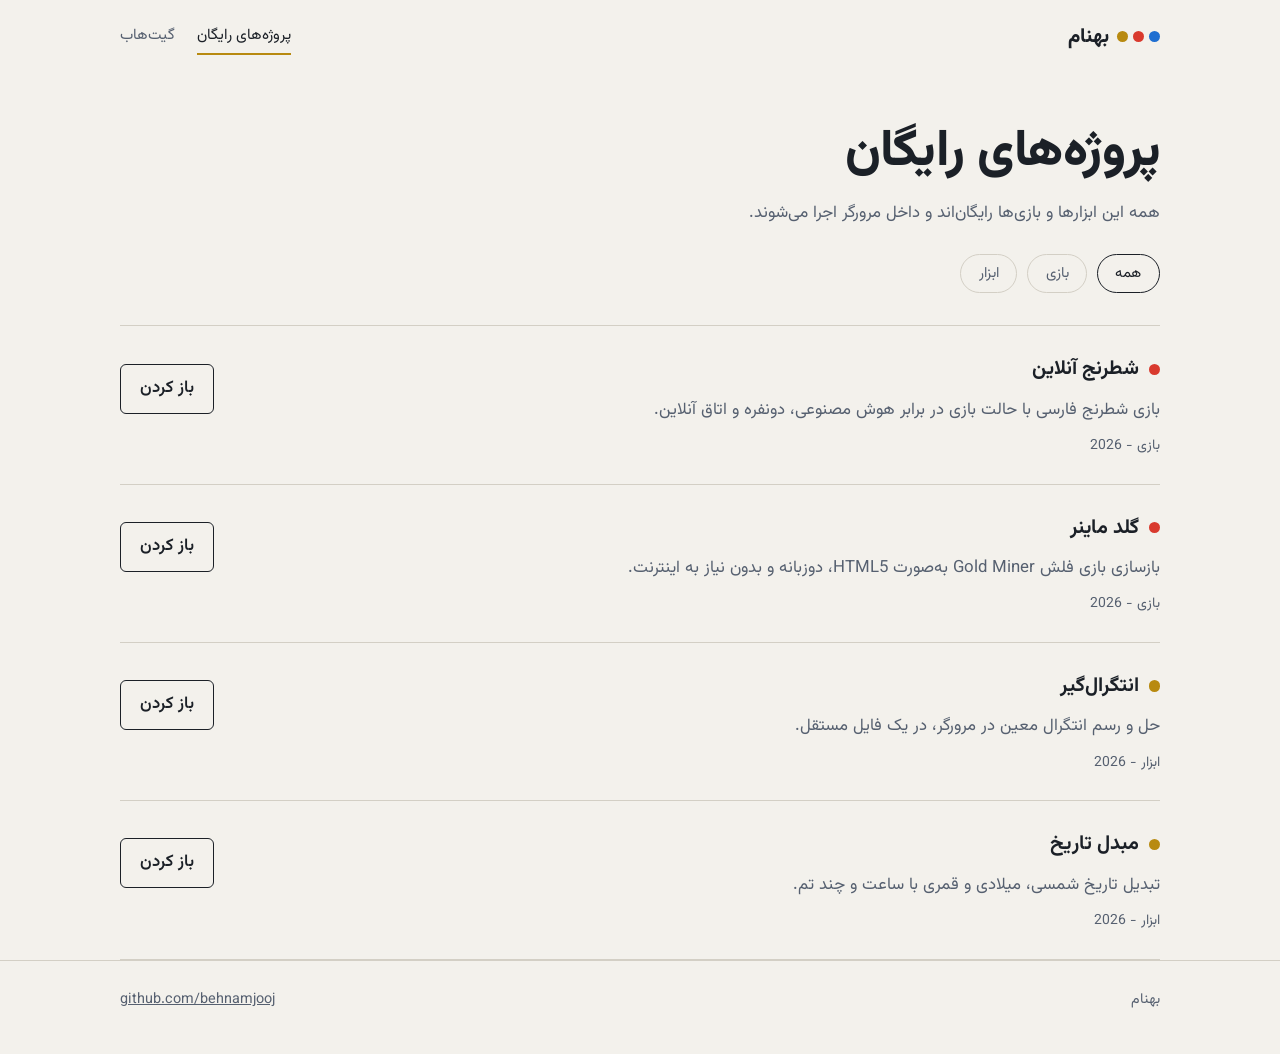
==== projects.html @ 6b800112 "Add files via upload" ====
<!doctype html>
<html lang="fa" dir="rtl">
<head>
<meta charset="utf-8">
<meta name="viewport" content="width=device-width, initial-scale=1">
<title>پروژه‌های رایگان | بهنام</title>
<link rel="preconnect" href="https://fonts.googleapis.com">
<link rel="preconnect" href="https://fonts.gstatic.com" crossorigin>
<link href="https://fonts.googleapis.com/css2?family=Vazirmatn:wght@400;600;800&display=swap" rel="stylesheet">
<link rel="stylesheet" href="style.css">
</head>
<body>
<header><div class="wrap">
  <a class="brand" href="./"><i></i>بهنام</a>
  <nav><a href="projects.html" aria-current="page">پروژه‌های رایگان</a><a href="https://github.com/behnamjooj">گیت‌هاب</a></nav>
</div></header>

<main class="wrap" style="padding-top:3rem;min-height:60vh">
  <h1 style="font-size:clamp(2rem,5vw,3.2rem)">پروژه‌های رایگان</h1>
  <p style="color:var(--mute);margin-top:.8rem">همه این ابزارها و بازی‌ها رایگان‌اند و داخل مرورگر اجرا می‌شوند.</p>
  <div class="filters" id="filters" role="group" aria-label="فیلتر نوع پروژه"></div>
  <div id="list" aria-live="polite"></div>
</main>

<footer><div class="wrap"><span>بهنام</span><a href="https://github.com/behnamjooj">github.com/behnamjooj</a></div></footer>

<script>
const COLORS={"بازی":"var(--a)","ابزار":"var(--b)","آموزشی":"var(--c)"};
const list=document.getElementById('list'),fl=document.getElementById('filters');
let all=[],cur='همه';
function el(tag,txt,cls){const e=document.createElement(tag);if(txt)e.textContent=txt;if(cls)e.className=cls;return e}
function render(){
  list.replaceChildren();
  const items=all.filter(p=>cur==='همه'||p.type===cur);
  if(!items.length){list.append(el('p','هنوز پروژه‌ای در این دسته نیست.','empty'));return}
  items.forEach(p=>{
    const d=el('article',null,'item');d.style.setProperty('--p',COLORS[p.type]||'var(--mute)');
    d.append(el('h3',p.title),el('p',p.desc),el('small',p.type+' - '+p.year));
    const a=el('a','باز کردن','btn');a.href=p.url;d.append(a);list.append(d);
  });
}
function chips(){
  fl.replaceChildren();
  ['همه',...new Set(all.map(p=>p.type))].forEach(t=>{
    const b=el('button',t);b.setAttribute('aria-pressed',t===cur);
    b.onclick=()=>{cur=t;chips();render()};fl.append(b);
  });
}
fetch('projects.json').then(r=>r.json()).then(j=>{all=j;chips();render()})
 .catch(()=>list.append(el('p','لیست پروژه‌ها بارگذاری نشد. صفحه را از طریق سرور (مثل GitHub Pages) باز کن، نه مستقیم از فایل.','empty')));
</script>
</body>
</html>
---- style.css ----
:root{--bg:#161a20;--bg2:#1d222a;--ink:#ece8df;--mute:#9aa3b0;--line:#2c333d;--a:#ff5a4d;--b:#f2c14e;--c:#4da3ff;--r:6px}
@media (prefers-color-scheme:light){:root{--bg:#f3f1ec;--bg2:#e9e6df;--ink:#1b2027;--mute:#566070;--line:#d3cfc5;--a:#d93a2e;--b:#b88a10;--c:#1f6fd1}}
*{box-sizing:border-box;margin:0}
html{scroll-behavior:smooth}
body{background:var(--bg);color:var(--ink);font:400 1.05rem/1.9 "Vazirmatn",Tahoma,system-ui,sans-serif;-webkit-font-smoothing:antialiased}
a{color:inherit}
:focus-visible{outline:2px solid var(--c);outline-offset:3px;border-radius:3px}
.wrap{max-width:1080px;margin:0 auto;padding:0 1.25rem}
header .wrap{display:flex;justify-content:space-between;align-items:center;padding-block:1.1rem}
.brand{font-weight:800;font-size:1.25rem;text-decoration:none;display:flex;gap:.5rem;align-items:center}
.brand i{width:.7rem;height:.7rem;border-radius:50%;background:var(--a);box-shadow:-1rem 0 0 var(--b),1rem 0 0 var(--c);margin-inline:1rem}
nav{display:flex;gap:1.4rem;font-size:.95rem}
nav a{text-decoration:none;color:var(--mute);padding-block:.2rem;border-bottom:2px solid transparent}
nav a:hover,nav a[aria-current]{color:var(--ink);border-color:var(--b)}
.hero{padding:clamp(2rem,7vw,5rem) 0 2rem}
h1{font-weight:800;font-size:clamp(2.2rem,6.5vw,4.6rem);line-height:1.25;max-width:14ch;letter-spacing:-.01em}
.hero p{color:var(--mute);max-width:46ch;margin-top:1.2rem}
.btns{display:flex;gap:.8rem;flex-wrap:wrap;margin-top:1.8rem}
.btn{display:inline-block;padding:.65rem 1.4rem;border-radius:var(--r);text-decoration:none;font-weight:600;border:1.5px solid var(--ink)}
.btn.main{background:var(--ink);color:var(--bg)}
.btn:hover{background:var(--b);border-color:var(--b);color:#161a20}
figure{margin-top:2.5rem}
#scope{display:block;width:100%;height:clamp(240px,42vh,400px);background:var(--bg2);border:1px solid var(--line);border-radius:var(--r);touch-action:pan-y;cursor:crosshair}
figcaption{color:var(--mute);font-size:.88rem;margin-top:.6rem}
section.block{padding:4rem 0 1rem}
h2{font-size:1.7rem;font-weight:800;margin-bottom:1.5rem}
.rows>div{display:grid;grid-template-columns:minmax(9rem,1fr) 3fr;gap:1rem 2rem;padding:1.3rem 0;border-top:1px solid var(--line)}
.rows>div:last-child{border-bottom:1px solid var(--line)}
.rows dt{font-weight:700;display:flex;gap:.6rem;align-items:baseline}
.rows dt:before{content:"";width:.6rem;height:.6rem;border-radius:50%;background:var(--p);flex:none}
.rows dd{color:var(--mute)}
.cta{margin:4rem 0 3rem;padding:2.2rem;background:var(--bg2);border-radius:var(--r);display:flex;justify-content:space-between;align-items:center;gap:1.5rem;flex-wrap:wrap;border-inline-start:6px solid var(--b)}
.cta h2{margin:0}
footer{border-top:1px solid var(--line);padding:1.6rem 0 2.5rem;color:var(--mute);font-size:.9rem}
footer .wrap{display:flex;justify-content:space-between;flex-wrap:wrap;gap:1rem}
/* projects */
.filters{display:flex;gap:.6rem;flex-wrap:wrap;margin:1.5rem 0 2rem}
.filters button{font:inherit;font-size:.92rem;background:none;color:var(--mute);border:1.5px solid var(--line);border-radius:99px;padding:.3rem 1.1rem;cursor:pointer}
.filters button[aria-pressed=true]{color:var(--ink);border-color:var(--ink)}
.item{display:grid;grid-template-columns:1fr auto;gap:.4rem 2rem;padding:1.5rem 0;border-top:1px solid var(--line);align-items:start}
.item:last-child{border-bottom:1px solid var(--line)}
.item h3{font-size:1.25rem;display:flex;gap:.6rem;align-items:center}
.item h3:before{content:"";width:.7rem;height:.7rem;border-radius:50%;background:var(--p);flex:none}
.item p{color:var(--mute);grid-column:1;max-width:60ch}
.item small{color:var(--mute);grid-column:1}
.item .btn{grid-column:2;grid-row:1/3;align-self:center;padding:.5rem 1.2rem}
.empty{color:var(--mute);padding:2rem 0}
@media (max-width:640px){.rows>div{grid-template-columns:1fr}.item{grid-template-columns:1fr}.item .btn{grid-column:1;grid-row:auto;justify-self:start;margin-top:.5rem}}
@media (prefers-reduced-motion:reduce){html{scroll-behavior:auto}}
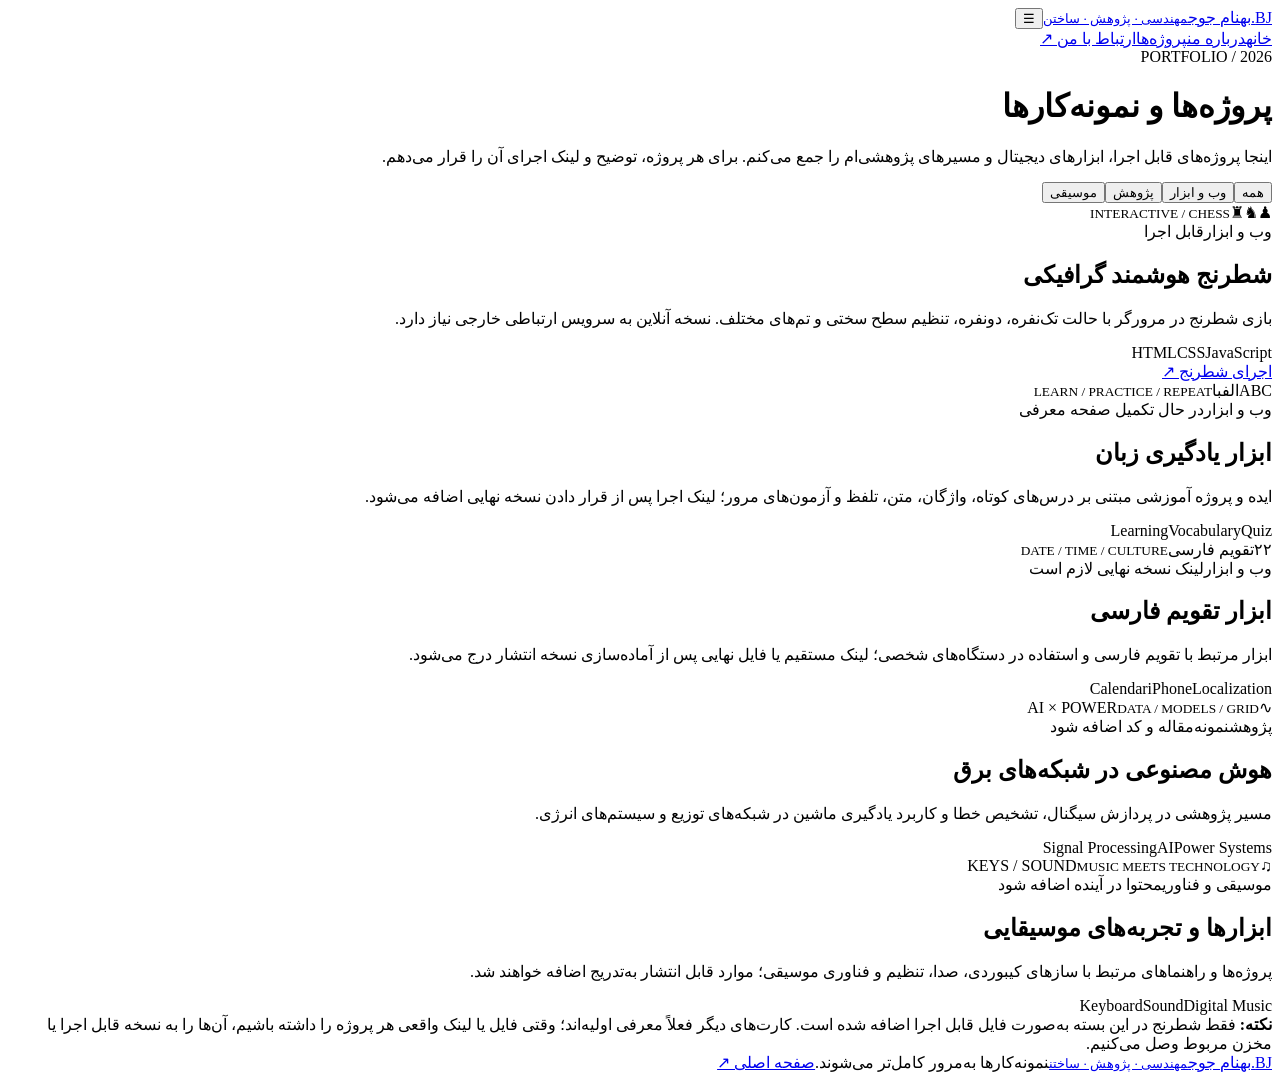
==== commit 821f3eae: "Add files via upload" ====
--- a/projects.html
+++ b/projects.html
@@ -1,53 +1,21 @@
 <!doctype html>
 <html lang="fa" dir="rtl">
 <head>
-<meta charset="utf-8">
-<meta name="viewport" content="width=device-width, initial-scale=1">
-<title>پروژه‌های رایگان | بهنام</title>
-<link rel="preconnect" href="https://fonts.googleapis.com">
-<link rel="preconnect" href="https://fonts.gstatic.com" crossorigin>
-<link href="https://fonts.googleapis.com/css2?family=Vazirmatn:wght@400;600;800&display=swap" rel="stylesheet">
-<link rel="stylesheet" href="style.css">
+  <meta charset="utf-8"><meta name="viewport" content="width=device-width, initial-scale=1"><meta name="theme-color" content="#080b12">
+  <meta name="description" content="نمونه‌کارها و پروژه‌های بهنام جوج در ابزارهای تحت وب، بازی‌های مرورگری و مهندسی برق.">
+  <title>پروژه‌ها | بهنام جوج</title><link rel="icon" href="assets/favicon.svg" type="image/svg+xml"><link rel="stylesheet" href="assets/css/style.css"><script src="assets/js/main.js" defer></script>
 </head>
-<body>
-<header><div class="wrap">
-  <a class="brand" href="./"><i></i>بهنام</a>
-  <nav><a href="projects.html" aria-current="page">پروژه‌های رایگان</a><a href="https://github.com/behnamjooj">گیت‌هاب</a></nav>
-</div></header>
-
-<main class="wrap" style="padding-top:3rem;min-height:60vh">
-  <h1 style="font-size:clamp(2rem,5vw,3.2rem)">پروژه‌های رایگان</h1>
-  <p style="color:var(--mute);margin-top:.8rem">همه این ابزارها و بازی‌ها رایگان‌اند و داخل مرورگر اجرا می‌شوند.</p>
-  <div class="filters" id="filters" role="group" aria-label="فیلتر نوع پروژه"></div>
-  <div id="list" aria-live="polite"></div>
+<body><div class="ambient ambient-a" aria-hidden="true"></div><div class="ambient ambient-b" aria-hidden="true"></div>
+<header class="site-header"><a class="brand" href="index.html"><span class="brand-mark">BJ<span>.</span></span><span class="brand-name">بهنام جوج<small>مهندسی · پژوهش · ساختن</small></span></a><button class="menu-toggle" aria-label="باز کردن منو" aria-expanded="false">☰</button><nav class="main-nav"><a href="index.html#home">خانه</a><a href="index.html#about">درباره من</a><a class="active" href="projects.html">پروژه‌ها</a><a href="index.html#contact" class="nav-cta">ارتباط با من ↗</a></nav></header>
+<main class="section-wrap projects-page"><div class="section-kicker">PORTFOLIO / 2026</div><h1>پروژه‌ها و <span class="gradient-text">نمونه‌کارها</span></h1><p class="projects-intro">اینجا پروژه‌های قابل اجرا، ابزارهای دیجیتال و مسیرهای پژوهشی‌ام را جمع می‌کنم. برای هر پروژه، توضیح و لینک اجرای آن را قرار می‌دهم.</p>
+<div class="filter-row" role="group" aria-label="فیلتر پروژه‌ها"><button class="filter-button active" data-filter="all">همه</button><button class="filter-button" data-filter="web">وب و ابزار</button><button class="filter-button" data-filter="research">پژوهش</button><button class="filter-button" data-filter="music">موسیقی</button></div>
+<div class="projects-grid">
+<article class="project-card" data-category="web"><div class="project-art art-chess"><span>♟</span><span>♞</span><span>♜</span><small>INTERACTIVE / CHESS</small></div><div class="project-card-body"><div class="project-meta"><span>وب و ابزار</span><span class="available">قابل اجرا</span></div><h2>شطرنج هوشمند گرافیکی</h2><p>بازی شطرنج در مرورگر با حالت تک‌نفره، دونفره، تنظیم سطح سختی و تم‌های مختلف. نسخه آنلاین به سرویس ارتباطی خارجی نیاز دارد.</p><div class="tag-row"><span>HTML</span><span>CSS</span><span>JavaScript</span></div><a class="text-link" href="projects/chess-online/">اجرای شطرنج <span>↗</span></a></div></article>
+<article class="project-card" data-category="web"><div class="project-art art-language"><span>ABC</span><span>الفبا</span><small>LEARN / PRACTICE / REPEAT</small></div><div class="project-card-body"><div class="project-meta"><span>وب و ابزار</span><span class="planned">در حال تکمیل صفحه معرفی</span></div><h2>ابزار یادگیری زبان</h2><p>ایده و پروژه آموزشی مبتنی بر درس‌های کوتاه، واژگان، متن، تلفظ و آزمون‌های مرور؛ لینک اجرا پس از قرار دادن نسخه نهایی اضافه می‌شود.</p><div class="tag-row"><span>Learning</span><span>Vocabulary</span><span>Quiz</span></div></div></article>
+<article class="project-card" data-category="web"><div class="project-art art-calendar"><span>۲۲</span><span>تقویم فارسی</span><small>DATE / TIME / CULTURE</small></div><div class="project-card-body"><div class="project-meta"><span>وب و ابزار</span><span class="planned">لینک نسخه نهایی لازم است</span></div><h2>ابزار تقویم فارسی</h2><p>ابزار مرتبط با تقویم فارسی و استفاده در دستگاه‌های شخصی؛ لینک مستقیم یا فایل نهایی پس از آماده‌سازی نسخه انتشار درج می‌شود.</p><div class="tag-row"><span>Calendar</span><span>iPhone</span><span>Localization</span></div></div></article>
+<article class="project-card" data-category="research"><div class="project-art art-ai"><span>∿</span><span>AI × POWER</span><small>DATA / MODELS / GRID</small></div><div class="project-card-body"><div class="project-meta"><span>پژوهش</span><span class="planned">نمونه‌مقاله و کد اضافه شود</span></div><h2>هوش مصنوعی در شبکه‌های برق</h2><p>مسیر پژوهشی در پردازش سیگنال، تشخیص خطا و کاربرد یادگیری ماشین در شبکه‌های توزیع و سیستم‌های انرژی.</p><div class="tag-row"><span>Signal Processing</span><span>AI</span><span>Power Systems</span></div></div></article>
+<article class="project-card" data-category="music"><div class="project-art art-music"><span>♫</span><span>KEYS / SOUND</span><small>MUSIC MEETS TECHNOLOGY</small></div><div class="project-card-body"><div class="project-meta"><span>موسیقی و فناوری</span><span class="planned">محتوا در آینده اضافه شود</span></div><h2>ابزارها و تجربه‌های موسیقایی</h2><p>پروژه‌ها و راهنماهای مرتبط با سازهای کیبوردی، صدا، تنظیم و فناوری موسیقی؛ موارد قابل انتشار به‌تدریج اضافه خواهند شد.</p><div class="tag-row"><span>Keyboard</span><span>Sound</span><span>Digital Music</span></div></div></article>
+</div>
+<div class="projects-note"><b>نکته:</b> فقط شطرنج در این بسته به‌صورت فایل قابل اجرا اضافه شده است. کارت‌های دیگر فعلاً معرفی اولیه‌اند؛ وقتی فایل یا لینک واقعی هر پروژه را داشته باشیم، آن‌ها را به نسخه قابل اجرا یا مخزن مربوط وصل می‌کنیم.</div>
 </main>
-
-<footer><div class="wrap"><span>بهنام</span><a href="https://github.com/behnamjooj">github.com/behnamjooj</a></div></footer>
-
-<script>
-const COLORS={"بازی":"var(--a)","ابزار":"var(--b)","آموزشی":"var(--c)"};
-const list=document.getElementById('list'),fl=document.getElementById('filters');
-let all=[],cur='همه';
-function el(tag,txt,cls){const e=document.createElement(tag);if(txt)e.textContent=txt;if(cls)e.className=cls;return e}
-function render(){
-  list.replaceChildren();
-  const items=all.filter(p=>cur==='همه'||p.type===cur);
-  if(!items.length){list.append(el('p','هنوز پروژه‌ای در این دسته نیست.','empty'));return}
-  items.forEach(p=>{
-    const d=el('article',null,'item');d.style.setProperty('--p',COLORS[p.type]||'var(--mute)');
-    d.append(el('h3',p.title),el('p',p.desc),el('small',p.type+' - '+p.year));
-    const a=el('a','باز کردن','btn');a.href=p.url;d.append(a);list.append(d);
-  });
-}
-function chips(){
-  fl.replaceChildren();
-  ['همه',...new Set(all.map(p=>p.type))].forEach(t=>{
-    const b=el('button',t);b.setAttribute('aria-pressed',t===cur);
-    b.onclick=()=>{cur=t;chips();render()};fl.append(b);
-  });
-}
-fetch('projects.json').then(r=>r.json()).then(j=>{all=j;chips();render()})
- .catch(()=>list.append(el('p','لیست پروژه‌ها بارگذاری نشد. صفحه را از طریق سرور (مثل GitHub Pages) باز کن، نه مستقیم از فایل.','empty')));
-</script>
-</body>
-</html>
+<footer class="site-footer"><a class="brand" href="index.html"><span class="brand-mark">BJ<span>.</span></span><span class="brand-name">بهنام جوج<small>مهندسی · پژوهش · ساختن</small></span></a><span>نمونه‌کارها به‌مرور کامل‌تر می‌شوند.</span><a href="index.html">صفحه اصلی ↗</a></footer></body></html>
